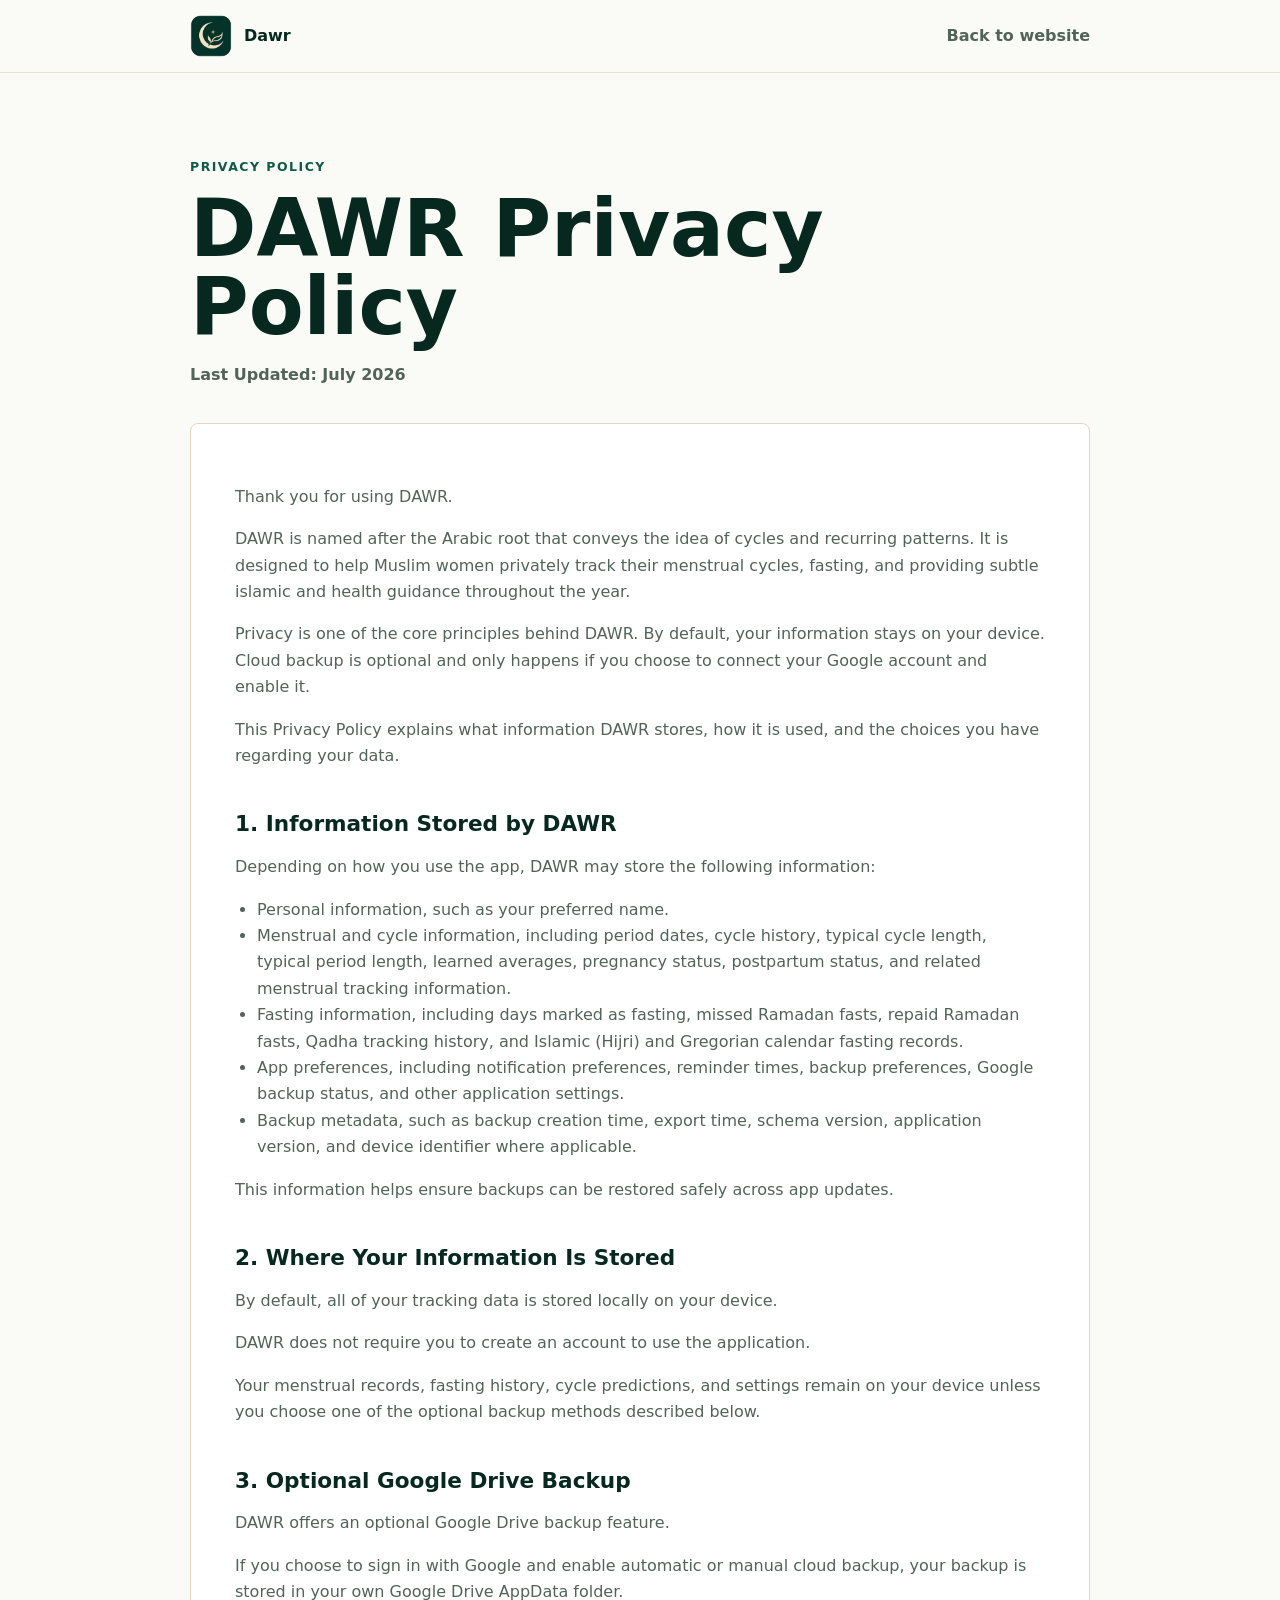
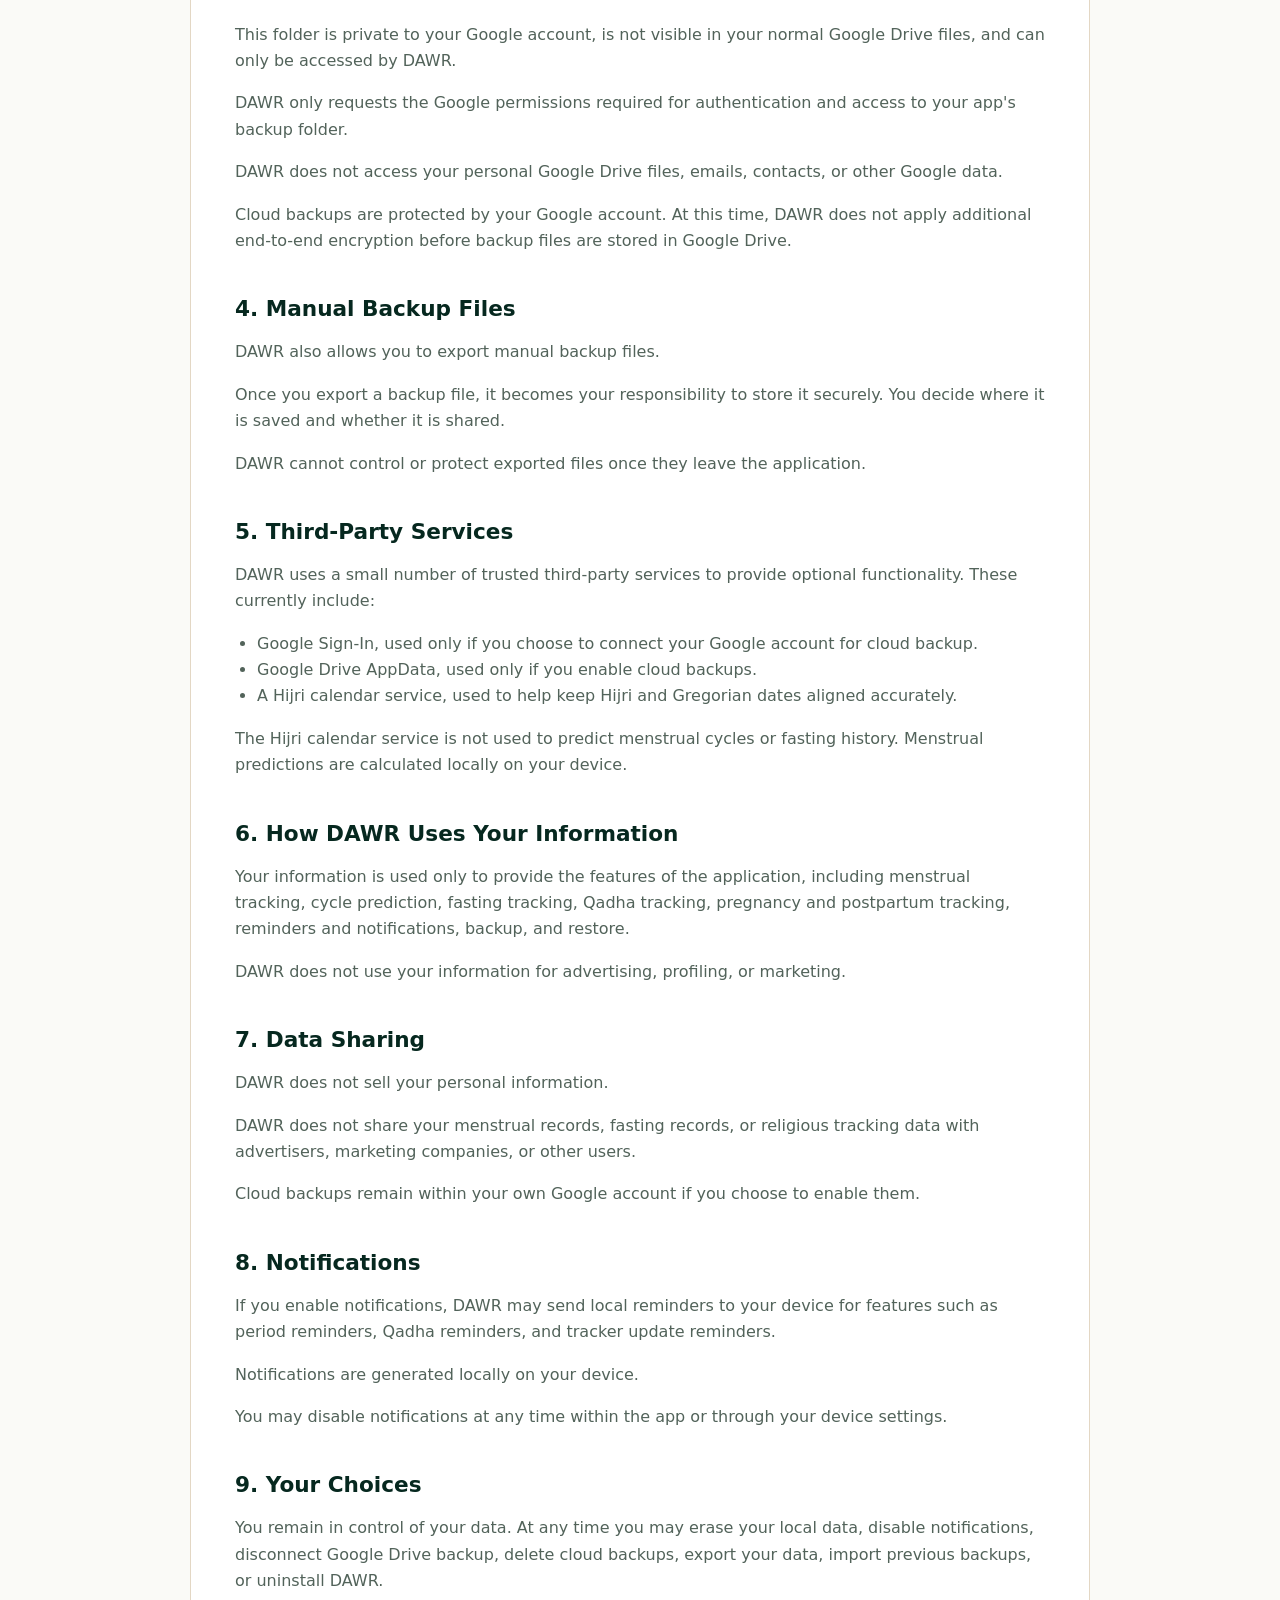
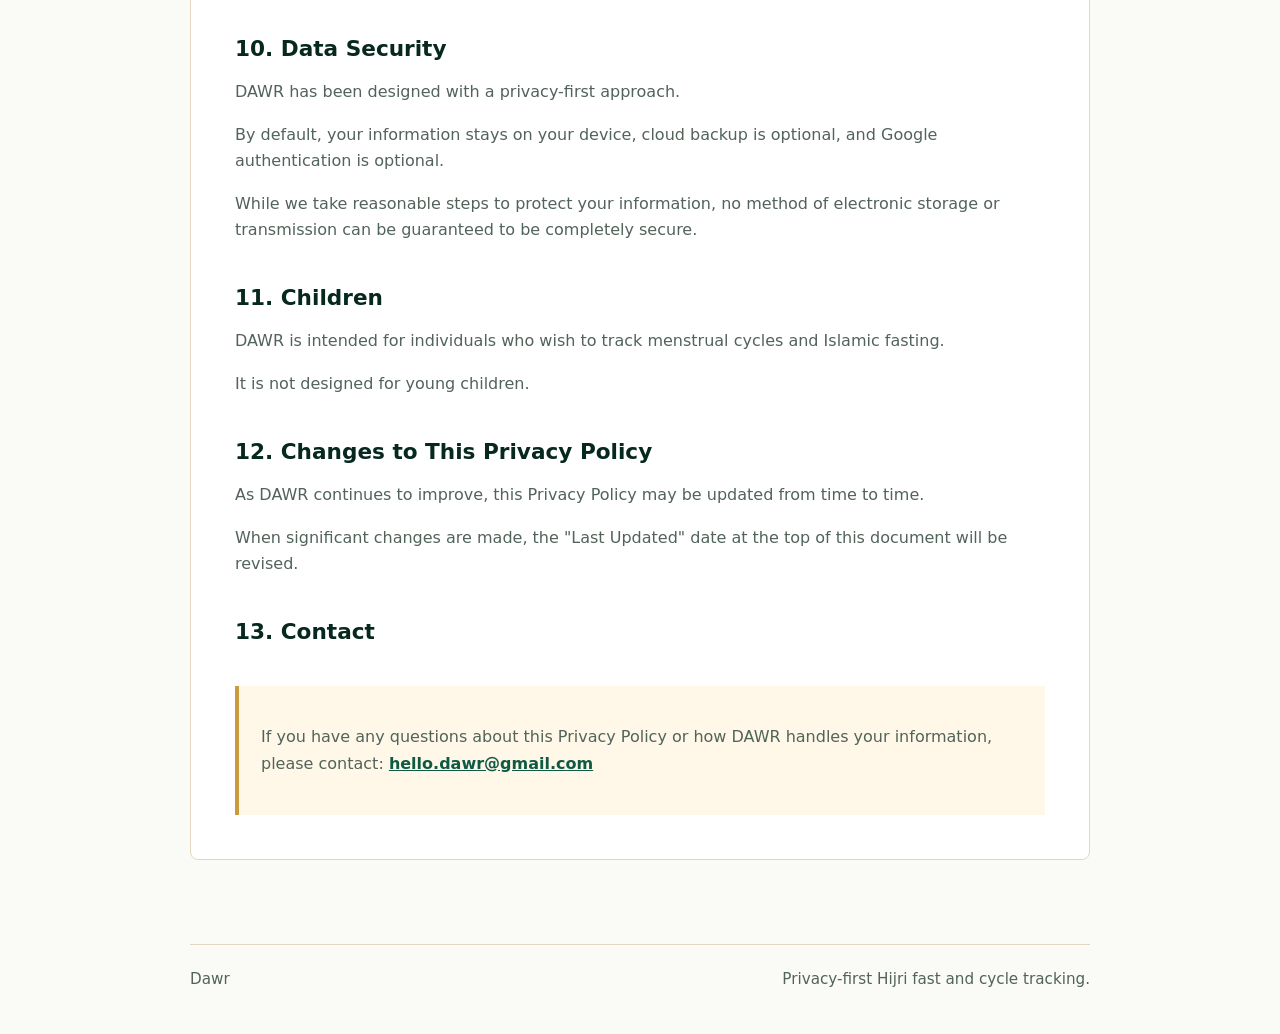
==== privacy.html @ d8e758fb "Publish website" ====
<!doctype html>
<!-- Source of truth: privacy-policy.md. Update the Markdown first, then sync this HTML page. -->
<html lang="en">
  <head>
    <meta charset="utf-8" />
    <meta name="viewport" content="width=device-width, initial-scale=1" />
    <title>DAWR Privacy Policy</title>
    <meta
      name="description"
      content="DAWR privacy policy explaining local storage, optional Google Drive backup, notifications, and data choices."
    />
    <link rel="icon" type="image/png" href="assets/icon.png" />
    <style>
      :root {
        --emerald: #0f5a45;
        --emerald-deep: #083d31;
        --emerald-ink: #06281f;
        --off-white: #fafaf7;
        --paper: #ffffff;
        --text: #1f2924;
        --muted: #52635a;
        --line: #e3d7c4;
        --gold: #c99a3e;
      }

      * {
        box-sizing: border-box;
      }

      body {
        margin: 0;
        background: var(--off-white);
        color: var(--text);
        font-family:
          Inter, ui-sans-serif, system-ui, -apple-system, BlinkMacSystemFont,
          "Segoe UI", sans-serif;
        line-height: 1.65;
      }

      a {
        color: var(--emerald);
        font-weight: 700;
      }

      a:focus-visible {
        outline: 3px solid var(--gold);
        outline-offset: 4px;
        border-radius: 8px;
      }

      .site-header {
        border-bottom: 1px solid rgba(227, 215, 196, 0.7);
        background: rgba(250, 250, 247, 0.94);
      }

      .nav,
      main,
      .footer-row {
        width: min(900px, calc(100% - 32px));
        margin: 0 auto;
      }

      .nav {
        min-height: 72px;
        display: flex;
        align-items: center;
        justify-content: space-between;
        gap: 20px;
      }

      .brand {
        display: inline-flex;
        align-items: center;
        gap: 12px;
        color: var(--emerald-ink);
        text-decoration: none;
        font-weight: 800;
      }

      .brand img {
        width: 42px;
        height: 42px;
        border-radius: 12px;
      }

      .nav-link {
        color: var(--muted);
        text-decoration: none;
      }

      main {
        padding: clamp(44px, 7vw, 84px) 0;
      }

      .eyebrow {
        margin: 0 0 12px;
        color: var(--emerald);
        font-size: 0.78rem;
        font-weight: 800;
        letter-spacing: 0.12em;
        text-transform: uppercase;
      }

      h1 {
        margin: 0 0 12px;
        color: var(--emerald-ink);
        font-size: clamp(2.4rem, 8vw, 5rem);
        line-height: 0.98;
        letter-spacing: 0;
      }

      h2 {
        margin: 42px 0 12px;
        color: var(--emerald-ink);
        font-size: 1.35rem;
        line-height: 1.25;
      }

      p,
      li {
        color: var(--muted);
      }

      .updated {
        margin-bottom: 34px;
        color: var(--muted);
        font-weight: 700;
      }

      .policy-card {
        padding: clamp(24px, 5vw, 44px);
        border: 1px solid var(--line);
        border-radius: 8px;
        background: var(--paper);
      }

      ul {
        margin-top: 8px;
        padding-left: 22px;
      }

      .contact-box {
        margin-top: 40px;
        padding: 22px;
        border-left: 4px solid var(--gold);
        background: #fff8e8;
      }

      .site-footer {
        padding: 0 0 42px;
      }

      .footer-row {
        display: flex;
        justify-content: space-between;
        gap: 18px;
        border-top: 1px solid var(--line);
        padding-top: 22px;
        color: var(--muted);
        font-size: 0.95rem;
      }

      @media (max-width: 560px) {
        .nav,
        .footer-row {
          align-items: flex-start;
          flex-direction: column;
        }
      }
    </style>
  </head>
  <body>
    <header class="site-header">
      <nav class="nav" aria-label="Primary navigation">
        <a class="brand" href="index.html">
          <img src="assets/icon.png" alt="Dawr app icon" />
          <span>Dawr</span>
        </a>
        <a class="nav-link" href="index.html">Back to website</a>
      </nav>
    </header>

    <main>
      <p class="eyebrow">Privacy policy</p>
      <h1>DAWR Privacy Policy</h1>
      <p class="updated">Last Updated: July 2026</p>

      <article class="policy-card">
        <p>Thank you for using DAWR.</p>
        <p>
          DAWR is named after the Arabic root that conveys the idea of cycles
          and recurring patterns. It is designed to help Muslim women privately
          track their menstrual cycles, fasting, and providing subtle islamic and health guidance throughout
          the year.
        </p>
        <p>
          Privacy is one of the core principles behind DAWR. By default, your
          information stays on your device. Cloud backup is optional and only
          happens if you choose to connect your Google account and enable it.
        </p>
        <p>
          This Privacy Policy explains what information DAWR stores, how it is
          used, and the choices you have regarding your data.
        </p>

        <h2>1. Information Stored by DAWR</h2>
        <p>Depending on how you use the app, DAWR may store the following information:</p>
        <ul>
          <li>Personal information, such as your preferred name.</li>
          <li>Menstrual and cycle information, including period dates, cycle history, typical cycle length, typical period length, learned averages, pregnancy status, postpartum status, and related menstrual tracking information.</li>
          <li>Fasting information, including days marked as fasting, missed Ramadan fasts, repaid Ramadan fasts, Qadha tracking history, and Islamic (Hijri) and Gregorian calendar fasting records.</li>
          <li>App preferences, including notification preferences, reminder times, backup preferences, Google backup status, and other application settings.</li>
          <li>Backup metadata, such as backup creation time, export time, schema version, application version, and device identifier where applicable.</li>
        </ul>
        <p>This information helps ensure backups can be restored safely across app updates.</p>

        <h2>2. Where Your Information Is Stored</h2>
        <p>By default, all of your tracking data is stored locally on your device.</p>
        <p>DAWR does not require you to create an account to use the application.</p>
        <p>
          Your menstrual records, fasting history, cycle predictions, and
          settings remain on your device unless you choose one of the optional
          backup methods described below.
        </p>

        <h2>3. Optional Google Drive Backup</h2>
        <p>DAWR offers an optional Google Drive backup feature.</p>
        <p>If you choose to sign in with Google and enable automatic or manual cloud backup, your backup is stored in your own Google Drive AppData folder.</p>
        <p>This folder is private to your Google account, is not visible in your normal Google Drive files, and can only be accessed by DAWR.</p>
        <p>DAWR only requests the Google permissions required for authentication and access to your app's backup folder.</p>
        <p>DAWR does not access your personal Google Drive files, emails, contacts, or other Google data.</p>
        <p>Cloud backups are protected by your Google account. At this time, DAWR does not apply additional end-to-end encryption before backup files are stored in Google Drive.</p>

        <h2>4. Manual Backup Files</h2>
        <p>DAWR also allows you to export manual backup files.</p>
        <p>Once you export a backup file, it becomes your responsibility to store it securely. You decide where it is saved and whether it is shared.</p>
        <p>DAWR cannot control or protect exported files once they leave the application.</p>

        <h2>5. Third-Party Services</h2>
        <p>DAWR uses a small number of trusted third-party services to provide optional functionality. These currently include:</p>
        <ul>
          <li>Google Sign-In, used only if you choose to connect your Google account for cloud backup.</li>
          <li>Google Drive AppData, used only if you enable cloud backups.</li>
          <li>A Hijri calendar service, used to help keep Hijri and Gregorian dates aligned accurately.</li>
        </ul>
        <p>The Hijri calendar service is not used to predict menstrual cycles or fasting history. Menstrual predictions are calculated locally on your device.</p>

        <h2>6. How DAWR Uses Your Information</h2>
        <p>Your information is used only to provide the features of the application, including menstrual tracking, cycle prediction, fasting tracking, Qadha tracking, pregnancy and postpartum tracking, reminders and notifications, backup, and restore.</p>
        <p>DAWR does not use your information for advertising, profiling, or marketing.</p>

        <h2>7. Data Sharing</h2>
        <p>DAWR does not sell your personal information.</p>
        <p>DAWR does not share your menstrual records, fasting records, or religious tracking data with advertisers, marketing companies, or other users.</p>
        <p>Cloud backups remain within your own Google account if you choose to enable them.</p>

        <h2>8. Notifications</h2>
        <p>If you enable notifications, DAWR may send local reminders to your device for features such as period reminders, Qadha reminders, and tracker update reminders.</p>
        <p>Notifications are generated locally on your device.</p>
        <p>You may disable notifications at any time within the app or through your device settings.</p>

        <h2>9. Your Choices</h2>
        <p>You remain in control of your data. At any time you may erase your local data, disable notifications, disconnect Google Drive backup, delete cloud backups, export your data, import previous backups, or uninstall DAWR.</p>

        <h2>10. Data Security</h2>
        <p>DAWR has been designed with a privacy-first approach.</p>
        <p>By default, your information stays on your device, cloud backup is optional, and Google authentication is optional.</p>
        <p>While we take reasonable steps to protect your information, no method of electronic storage or transmission can be guaranteed to be completely secure.</p>

        <h2>11. Children</h2>
        <p>DAWR is intended for individuals who wish to track menstrual cycles and Islamic fasting.</p>
        <p>It is not designed for young children.</p>

        <h2>12. Changes to This Privacy Policy</h2>
        <p>As DAWR continues to improve, this Privacy Policy may be updated from time to time.</p>
        <p>When significant changes are made, the "Last Updated" date at the top of this document will be revised.</p>

        <h2>13. Contact</h2>
        <div class="contact-box">
          <p>
            If you have any questions about this Privacy Policy or how DAWR
            handles your information, please contact:
            <a href="mailto:hello.dawr@gmail.com">hello.dawr@gmail.com</a>
          </p>
        </div>
      </article>
    </main>

    <footer class="site-footer">
      <div class="footer-row">
        <span>Dawr</span>
        <span>Privacy-first Hijri fast and cycle tracking.</span>
      </div>
    </footer>
  </body>
</html>
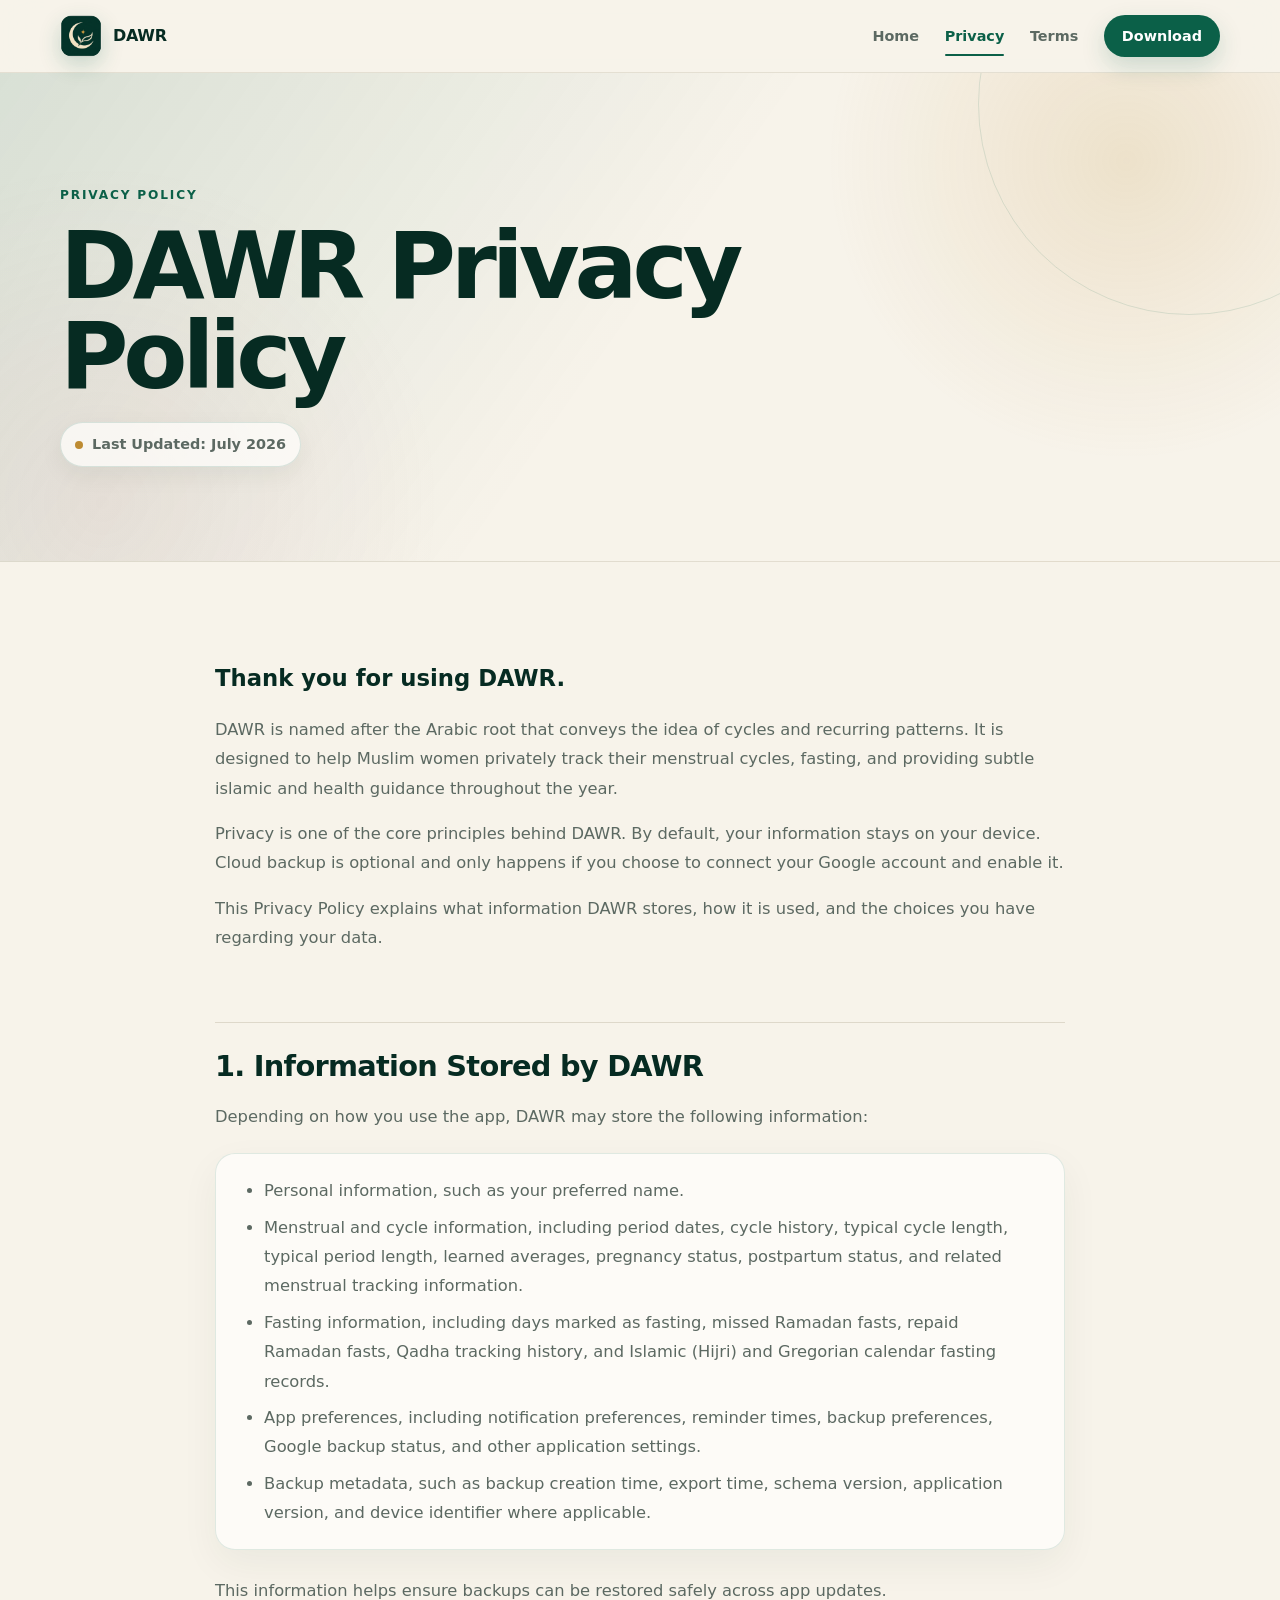
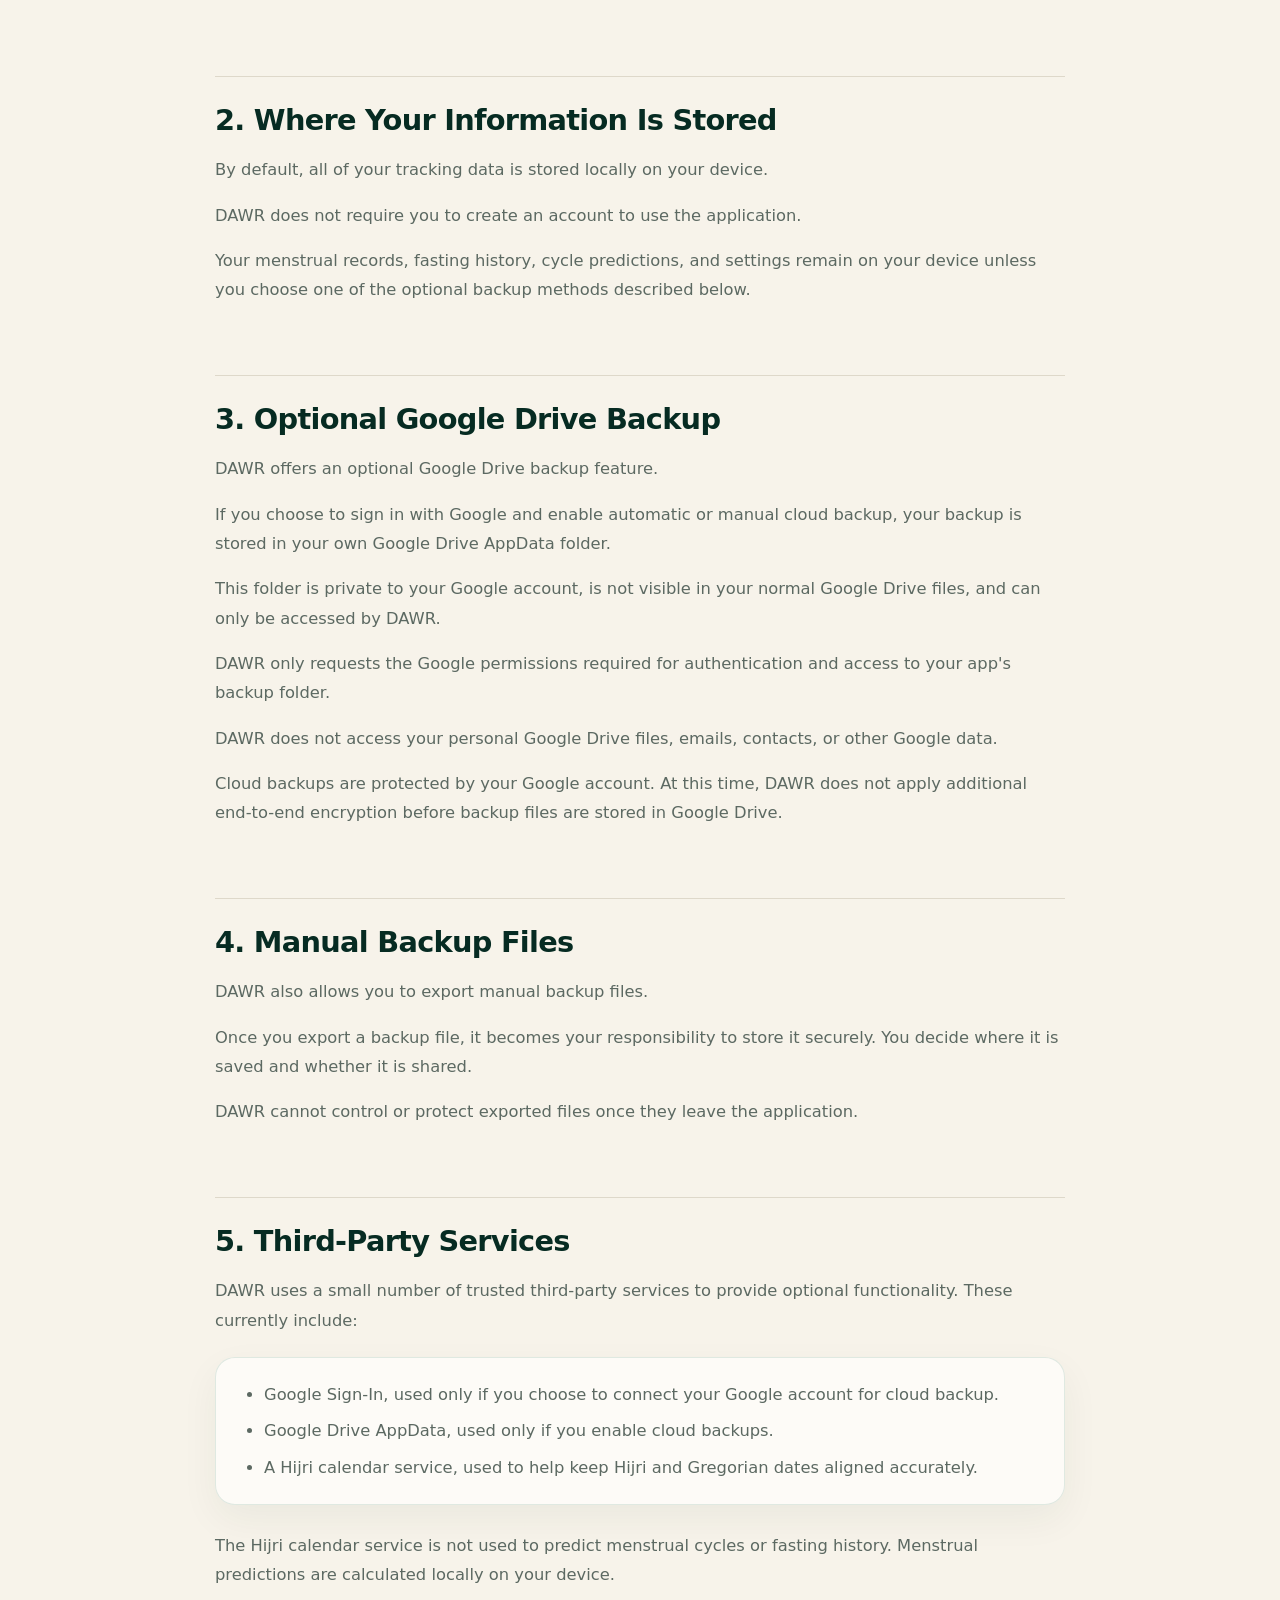
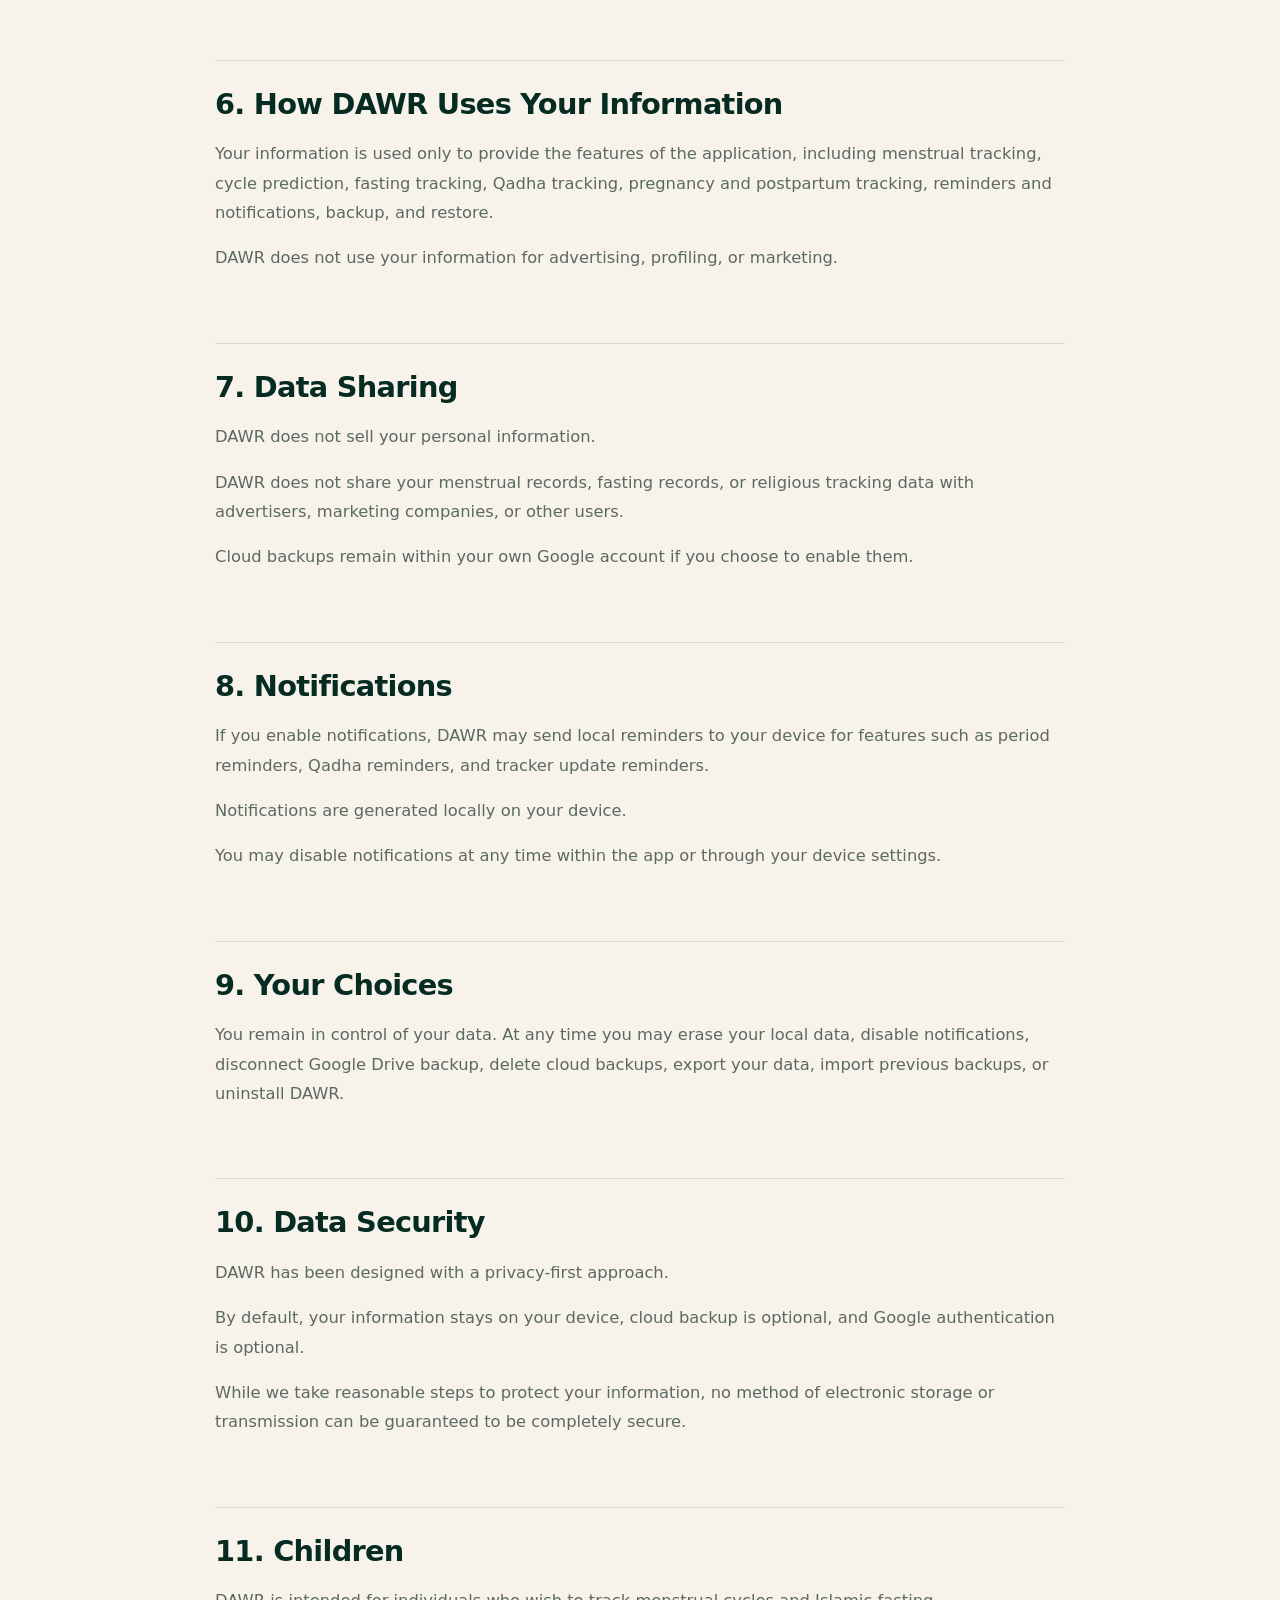
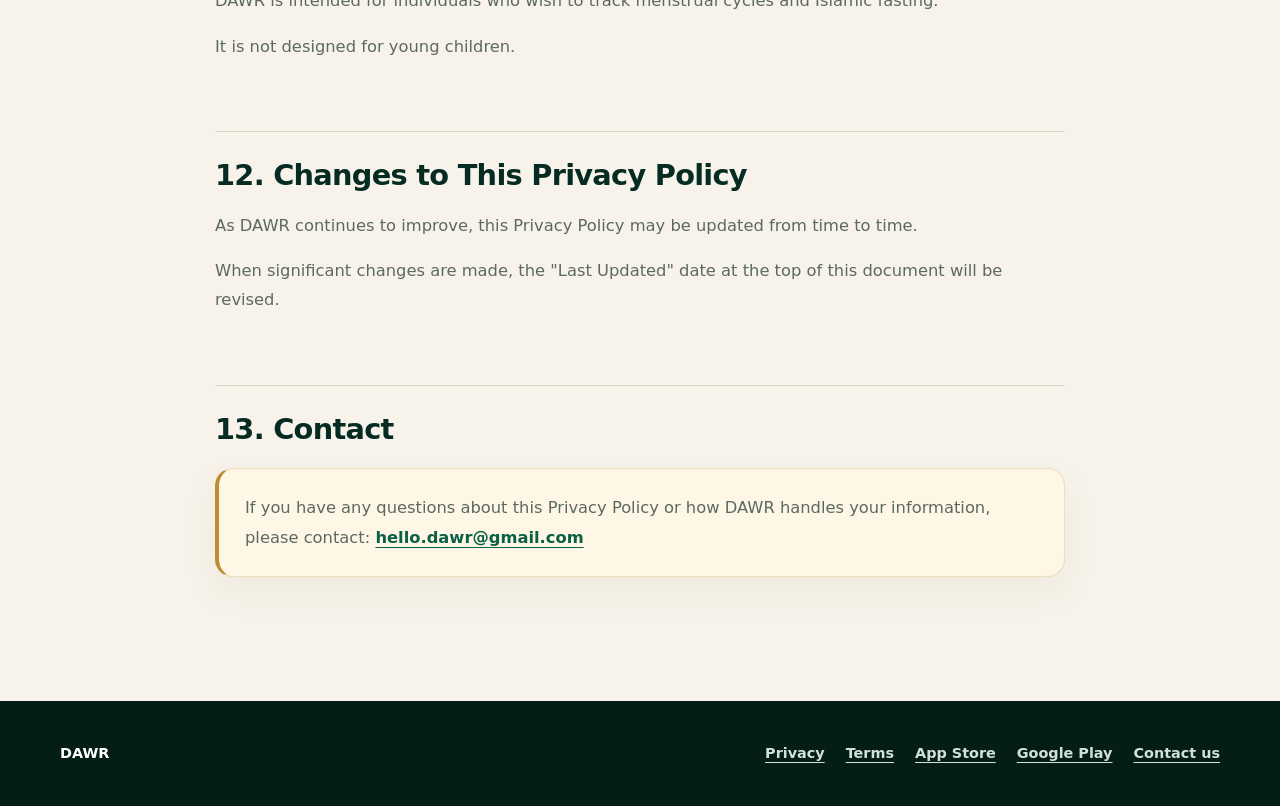
==== commit 244a9bfc: "Publish website" ====
--- a/privacy.html
+++ b/privacy.html
@@ -10,6 +10,7 @@
       content="DAWR privacy policy explaining local storage, optional Google Drive backup, notifications, and data choices."
     />
     <link rel="icon" type="image/png" href="assets/icon.png" />
+    <link rel="apple-touch-icon" href="assets/icon.png" />
     <style>
       :root {
         --emerald: #0f5a45;
@@ -88,6 +89,22 @@
         text-decoration: none;
       }
 
+      .nav-links {
+        display: flex;
+        flex-wrap: wrap;
+        justify-content: flex-end;
+        gap: 12px 20px;
+      }
+
+      .nav-links a {
+        color: var(--muted);
+        text-decoration: none;
+      }
+
+      .nav-links a[aria-current="page"] {
+        color: var(--emerald);
+      }
+
       main {
         padding: clamp(44px, 7vw, 84px) 0;
       }
@@ -147,17 +164,33 @@
       }
 
       .site-footer {
-        padding: 0 0 42px;
+        padding: 34px 0;
+        background: var(--emerald-deep);
       }
 
       .footer-row {
         display: flex;
+        align-items: center;
         justify-content: space-between;
         gap: 18px;
-        border-top: 1px solid var(--line);
-        padding-top: 22px;
-        color: var(--muted);
+        color: #d7e3dd;
         font-size: 0.95rem;
+      }
+
+      .footer-brand {
+        color: #ffffff;
+        font-weight: 800;
+      }
+
+      .footer-links {
+        display: flex;
+        flex-wrap: wrap;
+        justify-content: flex-end;
+        gap: 10px 18px;
+      }
+
+      .footer-links a {
+        color: #ffffff;
       }
 
       @media (max-width: 560px) {
@@ -166,26 +199,46 @@
           align-items: flex-start;
           flex-direction: column;
         }
+
+        .nav {
+          padding: 12px 0;
+        }
+
+        .nav-links,
+        .footer-links {
+          justify-content: flex-start;
+        }
       }
     </style>
+    <link rel="stylesheet" href="assets/legal.css" />
   </head>
   <body>
+    <a class="skip-link" href="#main-content">Skip to main content</a>
     <header class="site-header">
       <nav class="nav" aria-label="Primary navigation">
         <a class="brand" href="index.html">
-          <img src="assets/icon.png" alt="Dawr app icon" />
-          <span>Dawr</span>
+          <img src="assets/icon.png" width="42" height="42" alt="" decoding="async" />
+          <span>DAWR</span>
         </a>
-        <a class="nav-link" href="index.html">Back to website</a>
+        <div class="nav-links">
+          <a href="index.html">Home</a>
+          <a href="privacy.html" aria-current="page">Privacy</a>
+          <a href="terms.html">Terms</a>
+          <a href="index.html#download">Download</a>
+        </div>
       </nav>
     </header>
 
-    <main>
-      <p class="eyebrow">Privacy policy</p>
-      <h1>DAWR Privacy Policy</h1>
-      <p class="updated">Last Updated: July 2026</p>
-
-      <article class="policy-card">
+    <main id="main-content">
+      <section class="legal-hero" aria-labelledby="legal-title">
+        <div class="legal-hero-inner">
+          <p class="eyebrow">Privacy policy</p>
+          <h1 id="legal-title">DAWR Privacy Policy</h1>
+          <p class="updated">Last Updated: July 2026</p>
+        </div>
+      </section>
+
+      <article class="policy-card legal-content">
         <p>Thank you for using DAWR.</p>
         <p>
           DAWR is named after the Arabic root that conveys the idea of cycles
@@ -280,7 +333,7 @@
           <p>
             If you have any questions about this Privacy Policy or how DAWR
             handles your information, please contact:
-            <a href="mailto:hello.dawr@gmail.com">hello.dawr@gmail.com</a>
+            <a href="mailto:hello.dawr@gmail.com?subject=DAWR%20Support">hello.dawr@gmail.com</a>
           </p>
         </div>
       </article>
@@ -288,9 +341,25 @@
 
     <footer class="site-footer">
       <div class="footer-row">
-        <span>Dawr</span>
-        <span>Privacy-first Hijri fast and cycle tracking.</span>
+        <span class="footer-brand">DAWR</span>
+        <div class="footer-links" aria-label="Footer navigation">
+          <a href="privacy.html">Privacy</a>
+          <a href="terms.html">Terms</a>
+          <a href="https://apps.apple.com/app/id6804812351" target="_blank" rel="noopener noreferrer">App Store</a>
+          <a href="https://play.google.com/store/apps/details?id=com.dawr.hijricycletracker" target="_blank" rel="noopener noreferrer">Google Play</a>
+          <div class="footer-contact" data-contact-menu>
+            <button class="footer-contact-toggle" type="button" aria-expanded="false" aria-controls="contact-popover-privacy">Contact us</button>
+            <div class="contact-popover" id="contact-popover-privacy" role="group" aria-label="Support options" hidden>
+              <span class="contact-email">hello.dawr@gmail.com</span>
+              <div class="contact-actions">
+                <a class="contact-action primary" href="mailto:hello.dawr@gmail.com?subject=DAWR%20Support">Email us</a>
+                <button class="contact-action" type="button" data-copy-email aria-label="Copy support email address"><span data-copy-label aria-live="polite">Copy email</span></button>
+              </div>
+            </div>
+          </div>
+        </div>
       </div>
     </footer>
+    <script src="assets/contact.js" defer></script>
   </body>
 </html>
--- a/assets/legal.css
+++ b/assets/legal.css
@@ -0,0 +1,464 @@
+:root {
+  --legal-emerald: #0b6048;
+  --legal-emerald-dark: #073e31;
+  --legal-forest: #062b22;
+  --legal-cream: #f7f3ea;
+  --legal-paper: #fffefb;
+  --legal-sage: #e7efe9;
+  --legal-text: #25332d;
+  --legal-muted: #5c6962;
+  --legal-line: #ded8ca;
+  --legal-gold: #bd8b32;
+  --legal-shadow: 0 18px 55px rgba(24, 50, 41, 0.1);
+}
+
+html {
+  scroll-behavior: smooth;
+}
+
+body {
+  overflow-x: hidden;
+  overflow-wrap: anywhere;
+  background: var(--legal-cream);
+  color: var(--legal-text);
+  line-height: 1.72;
+}
+
+.skip-link {
+  position: fixed;
+  top: 12px;
+  left: 12px;
+  z-index: 30;
+  padding: 10px 14px;
+  border-radius: 9px;
+  background: var(--legal-paper);
+  color: var(--legal-forest);
+  font-weight: 800;
+  transform: translateY(-160%);
+}
+
+.skip-link:focus {
+  transform: translateY(0);
+}
+
+.site-header {
+  position: sticky;
+  top: 0;
+  z-index: 20;
+  border-bottom: 1px solid rgba(222, 216, 202, 0.74);
+  background: rgba(247, 243, 234, 0.9);
+  backdrop-filter: blur(18px);
+}
+
+.nav,
+.legal-hero-inner,
+.footer-row {
+  width: min(1160px, calc(100% - 32px));
+  margin: 0 auto;
+}
+
+.nav {
+  min-height: 72px;
+  padding: 0;
+}
+
+.brand {
+  gap: 11px;
+  color: var(--legal-forest);
+  font-weight: 850;
+  letter-spacing: -0.02em;
+}
+
+.brand img {
+  border-radius: 13px;
+  box-shadow: 0 8px 22px rgba(11, 96, 72, 0.2);
+}
+
+.nav-links {
+  align-items: center;
+  gap: clamp(14px, 2vw, 26px);
+  font-size: 0.9rem;
+  font-weight: 750;
+}
+
+.nav-links a {
+  position: relative;
+  color: var(--legal-muted);
+}
+
+.nav-links a:hover,
+.nav-links a[aria-current="page"] {
+  color: var(--legal-emerald);
+}
+
+.nav-links a[aria-current="page"]::after {
+  position: absolute;
+  right: 0;
+  bottom: -8px;
+  left: 0;
+  height: 2px;
+  border-radius: 999px;
+  background: var(--legal-emerald);
+  content: "";
+}
+
+.nav-links a[href="index.html#download"] {
+  min-height: 42px;
+  display: inline-flex;
+  align-items: center;
+  padding: 0 18px;
+  border-radius: 999px;
+  background: var(--legal-emerald);
+  color: #fff;
+  box-shadow: 0 10px 24px rgba(11, 96, 72, 0.18);
+}
+
+main {
+  width: 100%;
+  padding: 0;
+}
+
+.legal-hero {
+  position: relative;
+  overflow: hidden;
+  padding: clamp(68px, 9vw, 112px) 0 clamp(62px, 8vw, 94px);
+  border-bottom: 1px solid rgba(222, 216, 202, 0.78);
+  background:
+    radial-gradient(circle at 88% 18%, rgba(189, 139, 50, 0.17), transparent 25%),
+    radial-gradient(circle at 8% 88%, rgba(201, 120, 139, 0.1), transparent 27%),
+    linear-gradient(125deg, rgba(11, 96, 72, 0.13), transparent 50%),
+    var(--legal-cream);
+}
+
+.legal-hero::after {
+  position: absolute;
+  top: -180px;
+  right: -120px;
+  width: 420px;
+  aspect-ratio: 1;
+  border: 1px solid rgba(11, 96, 72, 0.12);
+  border-radius: 50%;
+  content: "";
+}
+
+.legal-hero-inner {
+  position: relative;
+  z-index: 1;
+}
+
+.eyebrow {
+  margin-bottom: 15px;
+  color: var(--legal-emerald);
+  font-size: 0.76rem;
+  font-weight: 850;
+  letter-spacing: 0.15em;
+}
+
+h1 {
+  max-width: 900px;
+  margin-bottom: 22px;
+  color: var(--legal-forest);
+  font-size: clamp(3.15rem, 7.3vw, 6rem);
+  line-height: 0.96;
+  letter-spacing: -0.055em;
+}
+
+.updated {
+  display: inline-flex;
+  align-items: center;
+  gap: 9px;
+  margin: 0;
+  padding: 9px 14px;
+  border: 1px solid rgba(11, 96, 72, 0.14);
+  border-radius: 999px;
+  background: rgba(255, 254, 251, 0.74);
+  color: var(--legal-muted);
+  font-size: 0.9rem;
+  box-shadow: 0 8px 24px rgba(24, 50, 41, 0.06);
+}
+
+.updated::before {
+  width: 8px;
+  height: 8px;
+  border-radius: 50%;
+  background: var(--legal-gold);
+  content: "";
+}
+
+.policy-card,
+.legal-content {
+  width: min(850px, calc(100% - 32px));
+  margin: 0 auto;
+  padding: clamp(62px, 8vw, 96px) 0 clamp(82px, 10vw, 124px);
+  border: 0;
+  border-radius: 0;
+  background: transparent;
+}
+
+.legal-content > p:first-child {
+  color: var(--legal-forest);
+  font-size: clamp(1.2rem, 2vw, 1.42rem);
+  font-weight: 760;
+}
+
+.legal-content p,
+.legal-content li {
+  color: var(--legal-muted);
+  font-size: 1.02rem;
+  line-height: 1.8;
+}
+
+.legal-content p {
+  margin: 0 0 16px;
+}
+
+.legal-content h2 {
+  margin: clamp(50px, 7vw, 70px) 0 18px;
+  padding-top: 26px;
+  border-top: 1px solid var(--legal-line);
+  color: var(--legal-forest);
+  font-size: clamp(1.42rem, 2.5vw, 1.8rem);
+  line-height: 1.2;
+  letter-spacing: -0.025em;
+}
+
+.legal-content ul {
+  margin: 22px 0 26px;
+  padding: 22px 26px 22px 48px;
+  border: 1px solid rgba(11, 96, 72, 0.12);
+  border-radius: 20px;
+  background: rgba(255, 254, 251, 0.74);
+  box-shadow: 0 14px 38px rgba(24, 50, 41, 0.055);
+}
+
+.legal-content li + li {
+  margin-top: 7px;
+}
+
+.legal-content a {
+  color: var(--legal-emerald);
+  text-underline-offset: 4px;
+}
+
+.contact-box {
+  margin-top: 22px;
+  padding: 24px 26px;
+  border: 1px solid rgba(189, 139, 50, 0.24);
+  border-left: 4px solid var(--legal-gold);
+  border-radius: 18px;
+  background: #fff7e5;
+  box-shadow: 0 14px 36px rgba(94, 80, 53, 0.06);
+}
+
+.contact-box p:last-child {
+  margin-bottom: 0;
+}
+
+.site-footer {
+  padding: 40px 0;
+  background: #041d17;
+}
+
+.footer-row {
+  gap: 28px;
+  color: #d2e0da;
+  font-size: 0.9rem;
+}
+
+.footer-brand {
+  color: #fff;
+  font-weight: 850;
+}
+
+.footer-links {
+  gap: 12px 21px;
+}
+
+.footer-links a {
+  color: #d2e0da;
+  font-weight: 650;
+  text-underline-offset: 4px;
+}
+
+.footer-contact {
+  position: relative;
+  display: inline-flex;
+  align-items: center;
+}
+
+.footer-contact-toggle {
+  padding: 0;
+  border: 0;
+  background: transparent;
+  color: #d2e0da;
+  font: inherit;
+  font-weight: 650;
+  text-decoration: underline;
+  text-underline-offset: 4px;
+  cursor: pointer;
+}
+
+.footer-contact-toggle:hover {
+  color: #fff;
+}
+
+.footer-contact-toggle:focus-visible,
+.contact-action:focus-visible {
+  outline: 3px solid var(--legal-gold);
+  outline-offset: 4px;
+  border-radius: 8px;
+}
+
+.contact-popover {
+  position: absolute;
+  right: 0;
+  bottom: calc(100% + 14px);
+  z-index: 5;
+  width: 270px;
+  padding: 17px;
+  border: 1px solid rgba(6, 43, 34, 0.12);
+  border-radius: 18px;
+  background: var(--legal-paper);
+  color: var(--legal-forest);
+  box-shadow: var(--legal-shadow-deep);
+}
+
+.contact-popover[hidden] {
+  display: none;
+}
+
+.contact-popover::after {
+  position: absolute;
+  right: 20px;
+  bottom: -7px;
+  width: 14px;
+  height: 14px;
+  border-right: 1px solid rgba(6, 43, 34, 0.12);
+  border-bottom: 1px solid rgba(6, 43, 34, 0.12);
+  background: var(--legal-paper);
+  content: "";
+  transform: rotate(45deg);
+}
+
+.contact-email {
+  display: block;
+  margin-bottom: 12px;
+  color: var(--legal-muted);
+  font-size: 0.88rem;
+  overflow-wrap: normal;
+}
+
+.contact-actions {
+  display: flex;
+  gap: 8px;
+}
+
+.contact-action {
+  min-height: 38px;
+  display: inline-flex;
+  align-items: center;
+  justify-content: center;
+  padding: 7px 12px;
+  border: 1px solid rgba(6, 43, 34, 0.16);
+  border-radius: 10px;
+  background: #fff;
+  color: var(--legal-forest);
+  font: inherit;
+  font-size: 0.82rem;
+  font-weight: 800;
+  text-decoration: none;
+  cursor: pointer;
+}
+
+.contact-action.primary {
+  border-color: var(--legal-emerald);
+  background: var(--legal-emerald);
+  color: #fff;
+}
+
+@media (max-width: 680px) {
+  .nav {
+    min-height: auto;
+    flex-flow: row wrap;
+    padding: 12px 0;
+  }
+
+  .nav-links {
+    width: 100%;
+    justify-content: space-between;
+    gap: 8px;
+    padding-top: 10px;
+    border-top: 1px solid var(--legal-line);
+    font-size: 0.82rem;
+  }
+
+  .nav-links a {
+    min-height: 38px;
+    display: inline-flex;
+    align-items: center;
+  }
+
+  .nav-links a[aria-current="page"]::after {
+    bottom: 0;
+  }
+
+  .nav-links a[href="index.html#download"] {
+    min-height: 38px;
+    padding: 0 13px;
+  }
+
+  .footer-row {
+    align-items: flex-start;
+    flex-direction: column;
+  }
+
+  .footer-links {
+    justify-content: flex-start;
+  }
+
+  .footer-contact[data-open] {
+    flex: 1 1 100%;
+    align-items: flex-start;
+    flex-direction: column;
+  }
+
+  .contact-popover {
+    position: static;
+    width: min(100%, 290px);
+    margin-top: 12px;
+  }
+
+  .contact-popover::after {
+    display: none;
+  }
+}
+
+@media (max-width: 360px) {
+  .nav,
+  .legal-hero-inner,
+  .footer-row,
+  .policy-card,
+  .legal-content {
+    width: calc(100% - 24px);
+  }
+
+  h1 {
+    font-size: clamp(2.7rem, 15vw, 3.4rem);
+  }
+
+  .legal-content p,
+  .legal-content li {
+    font-size: 0.98rem;
+  }
+
+  .legal-content ul {
+    padding: 19px 18px 19px 38px;
+    border-radius: 16px;
+  }
+}
+
+@media (prefers-reduced-motion: reduce) {
+  html {
+    scroll-behavior: auto;
+  }
+}
